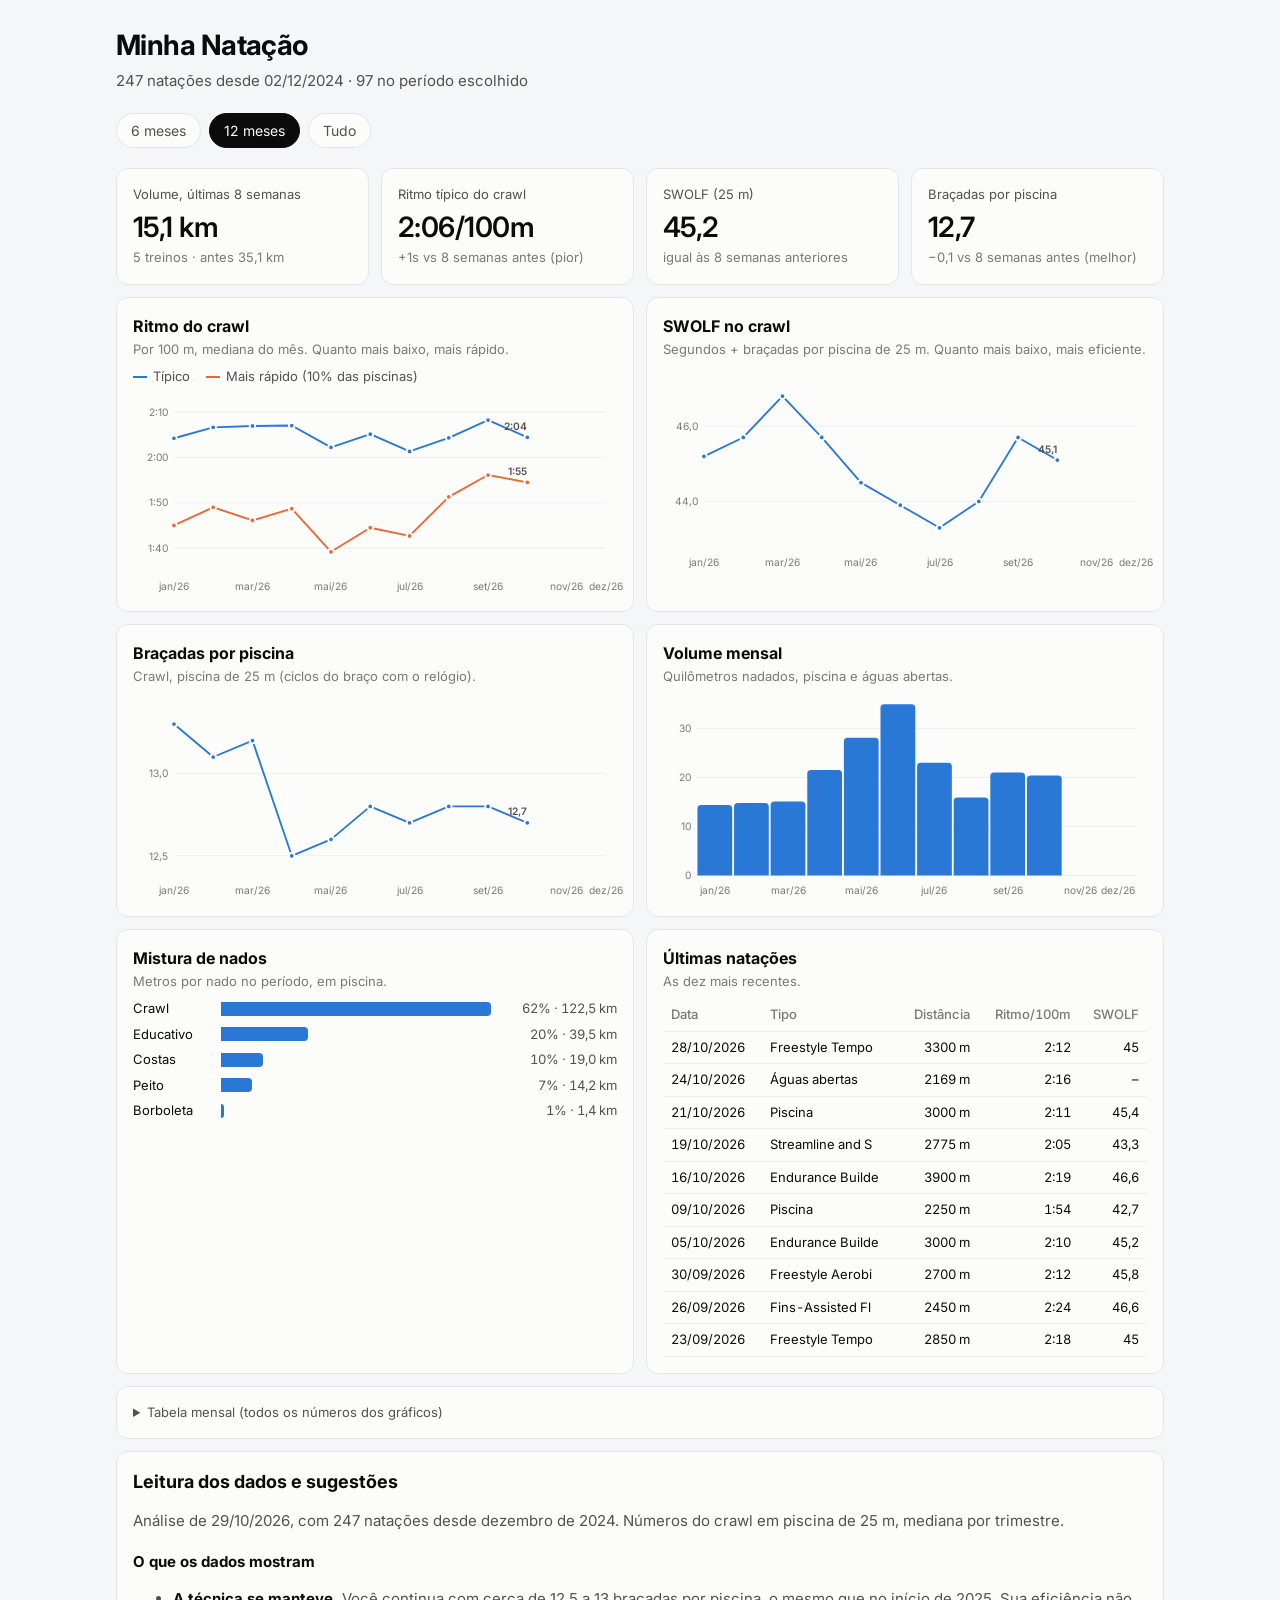
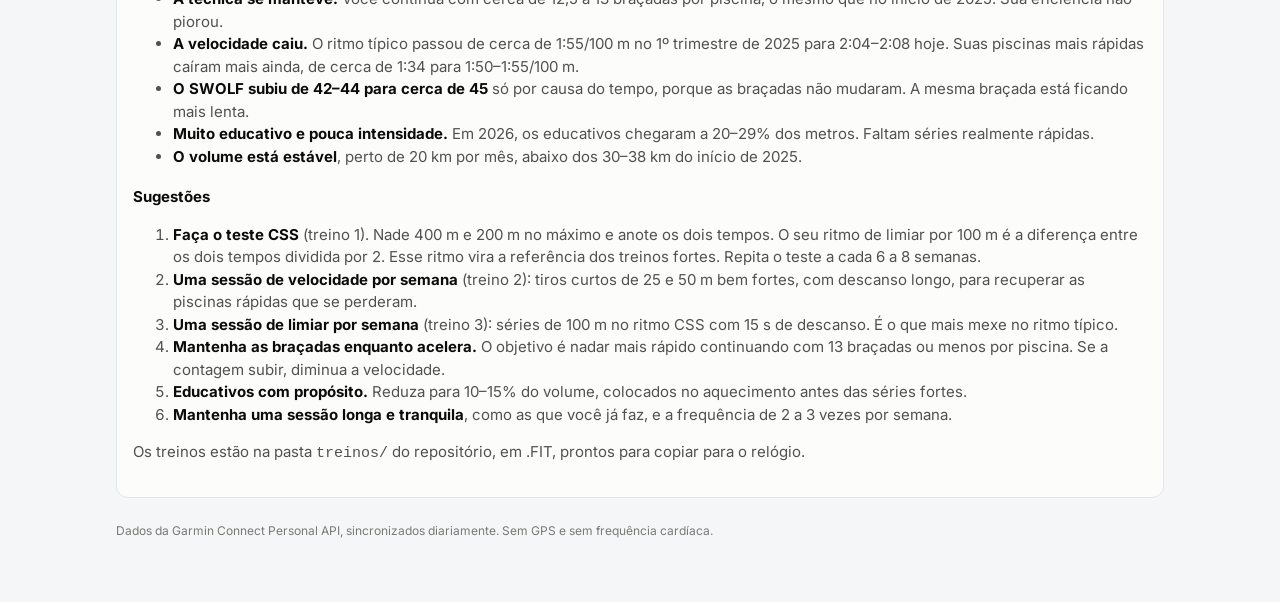
==== docs/index.html @ 61724479 "Painel de natação com sincronização da Garmin e treinos em FIT Sincroniza as natações pela Garmin Co" ====
<!doctype html>
<html lang="pt-BR">
<head>
<meta charset="utf-8">
<meta name="viewport" content="width=device-width, initial-scale=1">
<title>Minha Natação</title>
<link rel="preconnect" href="https://fonts.googleapis.com">
<link href="https://fonts.googleapis.com/css2?family=Inter:wght@400;500;600;700&display=swap" rel="stylesheet">
<style>
:root {
  color-scheme: light;
  --bg: #f4f6f8;
  --surface: #fcfcfb;
  --border: #e3e5e8;
  --grid: #eceef0;
  --text: #0b0b0b;
  --text-2: #52514e;
  --muted: #7a7974;
  --s1: #2a78d6;
  --s2: #eb6834;
  --accent-wash: #e8f1fc;
}
@media (prefers-color-scheme: dark) {
  :root:not([data-theme="light"]) {
    color-scheme: dark;
    --bg: #111111;
    --surface: #1a1a19;
    --border: #2c2c2a;
    --grid: #262624;
    --text: #f0efec;
    --text-2: #c3c2b7;
    --muted: #8f8e86;
    --s1: #3987e5;
    --s2: #d95926;
    --accent-wash: #16263a;
  }
}
:root[data-theme="dark"] {
  color-scheme: dark;
  --bg: #111111;
  --surface: #1a1a19;
  --border: #2c2c2a;
  --grid: #262624;
  --text: #f0efec;
  --text-2: #c3c2b7;
  --muted: #8f8e86;
  --s1: #3987e5;
  --s2: #d95926;
  --accent-wash: #16263a;
}
* { box-sizing: border-box; }
body {
  margin: 0; background: var(--bg); color: var(--text);
  font: 15px/1.5 Inter, system-ui, -apple-system, sans-serif;
}
main { max-width: 1080px; margin: 0 auto; padding: 24px 16px 64px; }
header h1 { font-size: 28px; margin: 0 0 4px; letter-spacing: -0.02em; }
header p { margin: 0; color: var(--text-2); }
.filters { display: flex; gap: 8px; margin: 20px 0; flex-wrap: wrap; }
.filters button {
  border: 1px solid var(--border); background: var(--surface); color: var(--text-2);
  padding: 6px 14px; border-radius: 999px; font: inherit; font-size: 14px; cursor: pointer;
}
.filters button[aria-pressed="true"] { background: var(--text); color: var(--surface); border-color: var(--text); }
.tiles { display: grid; grid-template-columns: repeat(auto-fit, minmax(170px, 1fr)); gap: 12px; }
.tile, .card { background: var(--surface); border: 1px solid var(--border); border-radius: 12px; padding: 16px; }
.tile .label { color: var(--text-2); font-size: 13px; }
.tile .value { font-size: 28px; font-weight: 600; letter-spacing: -0.02em; margin-top: 2px; }
.tile .delta { font-size: 13px; color: var(--muted); }
.grid { display: grid; grid-template-columns: repeat(auto-fit, minmax(min(100%, 480px), 1fr)); gap: 12px; margin-top: 12px; }
.card h2 { font-size: 16px; margin: 0; }
.card .sub { color: var(--muted); font-size: 13px; margin: 2px 0 8px; }
.legend { display: flex; gap: 16px; font-size: 13px; color: var(--text-2); margin-bottom: 4px; flex-wrap: wrap; }
.legend i { display: inline-block; width: 14px; height: 2px; vertical-align: middle; margin-right: 6px; }
.chart { position: relative; }
.chart svg { display: block; width: 100%; height: auto; overflow: visible; }
.chart text { fill: var(--muted); font-size: 11px; font-family: inherit; }
.tip {
  position: absolute; pointer-events: none; background: var(--surface); border: 1px solid var(--border);
  border-radius: 8px; padding: 8px 10px; font-size: 13px; box-shadow: 0 4px 16px rgba(0,0,0,.12);
  white-space: nowrap; display: none; z-index: 2;
}
.tip .t { color: var(--muted); font-size: 12px; margin-bottom: 2px; }
.tip .r { display: flex; align-items: center; gap: 6px; }
.tip .r b { color: var(--text); }
.tip .r span { color: var(--text-2); }
.tip i { width: 12px; height: 2px; display: inline-block; }
details { margin-top: 8px; font-size: 13px; color: var(--text-2); }
summary { cursor: pointer; }
.tablewrap { overflow-x: auto; }
table { border-collapse: collapse; width: 100%; font-size: 13px; font-variant-numeric: tabular-nums; }
th, td { text-align: right; padding: 6px 8px; border-bottom: 1px solid var(--grid); white-space: nowrap; }
th:first-child, td:first-child { text-align: left; }
#t-ultimas th:nth-child(2), #t-ultimas td:nth-child(2) { text-align: left; }
th { color: var(--muted); font-weight: 500; }
.analise { margin-top: 12px; }
.analise h2 { font-size: 18px; margin: 0 0 4px; }
.analise h3 { font-size: 15px; margin: 18px 0 4px; }
.analise p, .analise li { color: var(--text-2); }
.analise strong { color: var(--text); }
.mix-row { display: grid; grid-template-columns: 80px 1fr 118px; gap: 8px; align-items: center; margin: 6px 0; font-size: 13px; }
.mix-row .bar { height: 14px; background: var(--s1); border-radius: 0 4px 4px 0; }
.mix-row .v { text-align: right; color: var(--text-2); font-variant-numeric: tabular-nums; }
footer { margin-top: 24px; color: var(--muted); font-size: 12px; }
</style>
</head>
<body>
<main>
  <header>
    <h1>Minha Natação</h1>
    <p id="resumo">Carregando…</p>
  </header>

  <div class="filters" role="group" aria-label="Período">
    <button data-meses="6">6 meses</button>
    <button data-meses="12" aria-pressed="true">12 meses</button>
    <button data-meses="0">Tudo</button>
  </div>

  <section class="tiles" id="tiles"></section>

  <section class="grid">
    <div class="card">
      <h2>Ritmo do crawl</h2>
      <p class="sub">Por 100 m, mediana do mês. Quanto mais baixo, mais rápido.</p>
      <div class="legend"><span><i style="background:var(--s1)"></i>Típico</span><span><i style="background:var(--s2)"></i>Mais rápido (10% das piscinas)</span></div>
      <div class="chart" id="c-ritmo"></div>
    </div>
    <div class="card">
      <h2>SWOLF no crawl</h2>
      <p class="sub">Segundos + braçadas por piscina de 25 m. Quanto mais baixo, mais eficiente.</p>
      <div class="chart" id="c-swolf"></div>
    </div>
    <div class="card">
      <h2>Braçadas por piscina</h2>
      <p class="sub">Crawl, piscina de 25 m (ciclos do braço com o relógio).</p>
      <div class="chart" id="c-brac"></div>
    </div>
    <div class="card">
      <h2>Volume mensal</h2>
      <p class="sub">Quilômetros nadados, piscina e águas abertas.</p>
      <div class="chart" id="c-vol"></div>
    </div>
    <div class="card">
      <h2>Mistura de nados</h2>
      <p class="sub">Metros por nado no período, em piscina.</p>
      <div id="c-mix"></div>
    </div>
    <div class="card">
      <h2>Últimas natações</h2>
      <p class="sub">As dez mais recentes.</p>
      <div class="tablewrap"><table id="t-ultimas"></table></div>
    </div>
  </section>

  <details class="card" style="margin-top:12px">
    <summary>Tabela mensal (todos os números dos gráficos)</summary>
    <div class="tablewrap"><table id="t-mensal"></table></div>
  </details>

  <section class="card analise" id="analise"></section>

  <footer>Dados da Garmin Connect Personal API, sincronizados diariamente. Sem GPS e sem frequência cardíaca.</footer>
</main>

<div class="tip" id="tip"></div>

<script>
const NADOS = { freestyle: "Crawl", backstroke: "Costas", breaststroke: "Peito", butterfly: "Borboleta", drill: "Educativo", mixed: "Misto", im: "Medley" };
const MESES = ["jan","fev","mar","abr","mai","jun","jul","ago","set","out","nov","dez"];
const tip = document.getElementById("tip");

const mmss = s => s == null ? "–" : `${Math.floor(s / 60)}:${String(Math.round(s % 60)).padStart(2, "0")}`;
const mesLabel = k => { const [y, m] = k.split("-"); return `${MESES[+m - 1]}/${y.slice(2)}`; };
const median = xs => { const a = xs.filter(x => x != null).sort((a, b) => a - b); if (!a.length) return null; const h = a.length >> 1; return a.length % 2 ? a[h] : (a[h - 1] + a[h]) / 2; };
const el = (tag, attrs = {}, parent) => { const n = document.createElementNS("http://www.w3.org/2000/svg", tag); for (const k in attrs) n.setAttribute(k, attrs[k]); if (parent) parent.appendChild(n); return n; };
const dt = r => new Date(r.data.slice(0, 10) + "T12:00");
const css = v => getComputedStyle(document.documentElement).getPropertyValue(v).trim();

function showTip(container, x, y, title, rows) {
  tip.replaceChildren();
  const t = document.createElement("div"); t.className = "t"; t.textContent = title; tip.appendChild(t);
  for (const r of rows) {
    const d = document.createElement("div"); d.className = "r";
    if (r.color) { const i = document.createElement("i"); i.style.background = r.color; d.appendChild(i); }
    const b = document.createElement("b"); b.textContent = r.value; d.appendChild(b);
    if (r.label) { const s = document.createElement("span"); s.textContent = r.label; d.appendChild(s); }
    tip.appendChild(d);
  }
  tip.style.display = "block";
  const box = container.getBoundingClientRect();
  let left = box.left + window.scrollX + x + 12;
  if (left + tip.offsetWidth > window.scrollX + document.documentElement.clientWidth - 8) left = box.left + window.scrollX + x - tip.offsetWidth - 12;
  tip.style.left = left + "px";
  tip.style.top = (box.top + window.scrollY + y - tip.offsetHeight / 2) + "px";
}
const hideTip = () => { tip.style.display = "none"; };

function niceTicks(lo, hi, n = 4) {
  const span = hi - lo || 1, step0 = span / n, mag = 10 ** Math.floor(Math.log10(step0));
  const step = [1, 2, 2.5, 5, 10].map(m => m * mag).find(s => s >= step0);
  const ticks = []; for (let v = Math.ceil(lo / step) * step; v <= hi + 1e-9; v += step) ticks.push(+v.toFixed(6));
  return ticks;
}

// Gráfico de linhas: series = [{name, color, values:[...]}], labels = meses.
function lineChart(node, labels, series, fmt) {
  node.replaceChildren();
  const W = 520, H = 220, m = { l: 44, r: 12, t: 10, b: 26 };
  const all = series.flatMap(s => s.values).filter(v => v != null);
  if (!all.length) { node.textContent = "Sem dados no período."; return; }
  let lo = Math.min(...all), hi = Math.max(...all); const pad = (hi - lo) * 0.15 || 1; lo -= pad; hi += pad;
  const ticks = niceTicks(lo, hi); lo = Math.min(lo, ticks[0]); hi = Math.max(hi, ticks[ticks.length - 1]);
  const x = i => m.l + (labels.length === 1 ? (W - m.l - m.r) / 2 : i * (W - m.l - m.r) / (labels.length - 1));
  const y = v => m.t + (hi - v) / (hi - lo) * (H - m.t - m.b);
  const svg = el("svg", { viewBox: `0 0 ${W} ${H}`, role: "img" }, node);
  for (const t of ticks) {
    el("line", { x1: m.l, x2: W - m.r, y1: y(t), y2: y(t), stroke: css("--grid"), "stroke-width": 1 }, svg);
    el("text", { x: m.l - 6, y: y(t) + 4, "text-anchor": "end" }, svg).textContent = fmt(t);
  }
  const every = Math.ceil(labels.length / 6);
  labels.forEach((l, i) => { if (i % every === 0 || i === labels.length - 1) el("text", { x: x(i), y: H - 6, "text-anchor": "middle" }, svg).textContent = mesLabel(l); });
  for (const s of series) {
    let d = "", pen = false;
    s.values.forEach((v, i) => { if (v == null) { pen = false; return; } d += (pen ? "L" : "M") + x(i) + " " + y(v); pen = true; });
    el("path", { d, fill: "none", stroke: s.color, "stroke-width": 2, "stroke-linejoin": "round", "stroke-linecap": "round" }, svg);
    s.values.forEach((v, i) => { if (v != null) el("circle", { cx: x(i), cy: y(v), r: 3, fill: s.color, stroke: css("--surface"), "stroke-width": 2 }, svg); });
    const li = s.values.map((v, i) => v == null ? -1 : i).filter(i => i >= 0).pop();
    if (li != null && li >= 0) el("text", { x: x(li), y: y(s.values[li]) - 8, "text-anchor": "end", style: `fill:${css("--text-2")};font-weight:600` }, svg).textContent = fmt(s.values[li]);
  }
  const hair = el("line", { y1: m.t, y2: H - m.b, stroke: css("--muted"), "stroke-width": 1, visibility: "hidden" }, svg);
  const hit = el("rect", { x: m.l, y: 0, width: W - m.l - m.r, height: H, fill: "transparent", tabindex: 0 }, svg);
  const at = i => {
    hair.setAttribute("x1", x(i)); hair.setAttribute("x2", x(i)); hair.setAttribute("visibility", "visible");
    const r = svg.getBoundingClientRect(), sc = r.width / W;
    showTip(node, x(i) * sc, (m.t + 30) * sc, mesLabel(labels[i]), series.map(s => ({ color: s.color, value: s.values[i] == null ? "–" : fmt(s.values[i]), label: series.length > 1 ? s.name : "" })));
  };
  let cur = labels.length - 1;
  hit.addEventListener("pointermove", e => { const r = svg.getBoundingClientRect(); const px = (e.clientX - r.left) * W / r.width; let best = 0; labels.forEach((_, i) => { if (Math.abs(x(i) - px) < Math.abs(x(best) - px)) best = i; }); cur = best; at(best); });
  hit.addEventListener("pointerleave", () => { hair.setAttribute("visibility", "hidden"); hideTip(); });
  hit.addEventListener("focus", () => at(cur));
  hit.addEventListener("blur", () => { hair.setAttribute("visibility", "hidden"); hideTip(); });
  hit.addEventListener("keydown", e => { if (e.key === "ArrowLeft") cur = Math.max(0, cur - 1); else if (e.key === "ArrowRight") cur = Math.min(labels.length - 1, cur + 1); else return; at(cur); e.preventDefault(); });
}

function barChart(node, labels, values, fmt) {
  node.replaceChildren();
  const W = 520, H = 220, m = { l: 36, r: 12, t: 10, b: 26 };
  const hi0 = Math.max(...values, 1), ticks = niceTicks(0, hi0), hi = Math.max(hi0, ticks[ticks.length - 1]);
  const bw = (W - m.l - m.r) / labels.length, y = v => m.t + (hi - v) / hi * (H - m.t - m.b);
  const svg = el("svg", { viewBox: `0 0 ${W} ${H}`, role: "img" }, node);
  for (const t of ticks) {
    el("line", { x1: m.l, x2: W - m.r, y1: y(t), y2: y(t), stroke: css("--grid"), "stroke-width": 1 }, svg);
    el("text", { x: m.l - 6, y: y(t) + 4, "text-anchor": "end" }, svg).textContent = t;
  }
  const every = Math.ceil(labels.length / 6);
  labels.forEach((l, i) => {
    const bx = m.l + i * bw + 1, w = Math.max(1, bw - 2), top = y(values[i]), h = H - m.b - top;
    if (h > 0) {
      const r = Math.min(4, w / 2, h);
      el("path", { d: `M${bx} ${H - m.b}V${top + r}Q${bx} ${top} ${bx + r} ${top}H${bx + w - r}Q${bx + w} ${top} ${bx + w} ${top + r}V${H - m.b}Z`, fill: css("--s1") }, svg);
    }
    const hit = el("rect", { x: m.l + i * bw, y: m.t, width: bw, height: H - m.t - m.b, fill: "transparent", tabindex: 0 }, svg);
    const show = () => { const r = svg.getBoundingClientRect(), sc = r.width / W; showTip(node, (m.l + (i + .5) * bw) * sc, top * sc, mesLabel(l), [{ value: fmt(values[i]) }]); hit.setAttribute("fill", css("--accent-wash")); hit.setAttribute("fill-opacity", ".5"); };
    const hide = () => { hideTip(); hit.setAttribute("fill", "transparent"); };
    hit.addEventListener("pointerenter", show); hit.addEventListener("focus", show);
    hit.addEventListener("pointerleave", hide); hit.addEventListener("blur", hide);
    if (i % every === 0 || i === labels.length - 1) el("text", { x: m.l + (i + .5) * bw, y: H - 6, "text-anchor": "middle" }, svg).textContent = mesLabel(l);
  });
}

function table(node, head, rows) {
  node.replaceChildren();
  const tr = document.createElement("tr");
  for (const h of head) { const th = document.createElement("th"); th.textContent = h; tr.appendChild(th); }
  const thead = document.createElement("thead"); thead.appendChild(tr); node.appendChild(thead);
  const tb = document.createElement("tbody");
  for (const r of rows) { const tr = document.createElement("tr"); for (const c of r) { const td = document.createElement("td"); td.textContent = c; tr.appendChild(td); } tb.appendChild(tr); }
  node.appendChild(tb);
}

function tile(label, value, delta) {
  const d = document.createElement("div"); d.className = "tile";
  for (const [cls, txt] of [["label", label], ["value", value], ["delta", delta]]) { const s = document.createElement("div"); s.className = cls; s.textContent = txt; d.appendChild(s); }
  return d;
}

let DADOS = [];
function render(meses) {
  const hoje = new Date();
  const corte = meses ? new Date(hoje.getFullYear(), hoje.getMonth() - meses + 1, 1) : new Date(0);
  const R = DADOS.filter(r => dt(r) >= corte);

  // Meses contínuos no período, inclusive os sem natação.
  const first = new Date(R.length ? R[R.length - 1].data.slice(0, 7) + "-01T00:00" : hoje);
  const labels = []; for (let d = new Date(first.getFullYear(), first.getMonth(), 1); d <= hoje; d.setMonth(d.getMonth() + 1)) labels.push(`${d.getFullYear()}-${String(d.getMonth() + 1).padStart(2, "0")}`);
  const by = Object.fromEntries(labels.map(l => [l, []])); for (const r of R) by[r.data.slice(0, 7)]?.push(r);
  const col = f => labels.map(l => { const v = median(by[l].map(f)); return v == null ? null : Math.round(v * 10) / 10; });
  const ritmo = col(r => r.livre_ritmo_100m_s), rapido = col(r => r.livre_ritmo_rapido_100m_s);
  const swolf = col(r => r.livre_swolf_25m), brac = col(r => r.livre_bracadas_25m);
  const vol = labels.map(l => Math.round(by[l].reduce((a, r) => a + r.distancia_m, 0) / 100) / 10);

  lineChart(document.getElementById("c-ritmo"), labels, [{ name: "Típico", color: css("--s1"), values: ritmo }, { name: "Mais rápido", color: css("--s2"), values: rapido }], mmss);
  lineChart(document.getElementById("c-swolf"), labels, [{ name: "SWOLF", color: css("--s1"), values: swolf }], v => v.toFixed(1).replace(".", ","));
  lineChart(document.getElementById("c-brac"), labels, [{ name: "Braçadas", color: css("--s1"), values: brac }], v => v.toFixed(1).replace(".", ","));
  barChart(document.getElementById("c-vol"), labels, vol, v => `${String(v).replace(".", ",")} km`);

  // Blocos de destaque: últimas 8 semanas contra as 8 anteriores.
  const dias = r => (hoje - dt(r)) / 864e5;
  const recente = DADOS.filter(r => dias(r) <= 56), antes = DADOS.filter(r => dias(r) > 56 && dias(r) <= 112);
  const med = (L, f) => median(L.map(f));
  const tiles = document.getElementById("tiles"); tiles.replaceChildren();
  const km = L => L.reduce((a, r) => a + r.distancia_m, 0) / 1000;
  const comp = (a, b, fmt, menorMelhor) => { if (a == null || b == null) return "sem comparação"; const d = a - b; if (Math.abs(d) < 0.05) return "igual às 8 semanas anteriores"; const melhor = menorMelhor ? d < 0 : d > 0; return `${d > 0 ? "+" : "−"}${fmt(Math.abs(d))} vs 8 semanas antes (${melhor ? "melhor" : "pior"})`; };
  tiles.append(
    tile("Volume, últimas 8 semanas", `${km(recente).toFixed(1).replace(".", ",")} km`, `${recente.length} treinos · antes ${km(antes).toFixed(1).replace(".", ",")} km`),
    tile("Ritmo típico do crawl", `${mmss(med(recente, r => r.livre_ritmo_100m_s))}/100m`, comp(med(recente, r => r.livre_ritmo_100m_s), med(antes, r => r.livre_ritmo_100m_s), v => `${Math.round(v)}s`, true)),
    tile("SWOLF (25 m)", (med(recente, r => r.livre_swolf_25m) ?? 0).toFixed(1).replace(".", ","), comp(med(recente, r => r.livre_swolf_25m), med(antes, r => r.livre_swolf_25m), v => v.toFixed(1).replace(".", ","), true)),
    tile("Braçadas por piscina", (med(recente, r => r.livre_bracadas_25m) ?? 0).toFixed(1).replace(".", ","), comp(med(recente, r => r.livre_bracadas_25m), med(antes, r => r.livre_bracadas_25m), v => v.toFixed(1).replace(".", ","), true)),
  );

  const mix = {}; for (const r of R) for (const [k, v] of Object.entries(r.nados_m || {})) mix[k] = (mix[k] || 0) + v;
  const tot = Object.values(mix).reduce((a, b) => a + b, 0) || 1, maxv = Math.max(...Object.values(mix), 1);
  const mixNode = document.getElementById("c-mix"); mixNode.replaceChildren();
  for (const [k, v] of Object.entries(mix).sort((a, b) => b[1] - a[1])) {
    const row = document.createElement("div"); row.className = "mix-row";
    const n = document.createElement("span"); n.textContent = NADOS[k] || k;
    const track = document.createElement("div"); const bar = document.createElement("div"); bar.className = "bar"; bar.style.width = (v / maxv * 100) + "%"; track.appendChild(bar);
    const val = document.createElement("span"); val.className = "v"; val.textContent = `${Math.round(v / tot * 100)}% · ${(v / 1000).toFixed(1).replace(".", ",")} km`;
    row.append(n, track, val); mixNode.appendChild(row);
  }

  table(document.getElementById("t-ultimas"), ["Data", "Tipo", "Distância", "Ritmo/100m", "SWOLF"],
    DADOS.slice(0, 10).map(r => [r.data.slice(0, 10).split("-").reverse().join("/"), r.tipo === "open_water_swimming" ? "Águas abertas" : (r.treino || "Piscina"), `${Math.round(r.distancia_m)} m`, mmss(r.ritmo_100m_s), r.livre_swolf_25m != null ? String(r.livre_swolf_25m).replace(".", ",") : "–"]));
  table(document.getElementById("t-mensal"), ["Mês", "Volume", "Ritmo típico", "Mais rápido", "SWOLF", "Braçadas"],
    labels.map((l, i) => [mesLabel(l), `${String(vol[i]).replace(".", ",")} km`, mmss(ritmo[i]), mmss(rapido[i]), swolf[i] ?? "–", brac[i] ?? "–"]).reverse());

  const n = R.length;
  document.getElementById("resumo").textContent = `${DADOS.length} natações desde ${DADOS.length ? DADOS[DADOS.length - 1].data.slice(0, 10).split("-").reverse().join("/") : "–"} · ${n} no período escolhido`;
}

document.querySelectorAll(".filters button").forEach(b => b.addEventListener("click", () => {
  document.querySelectorAll(".filters button").forEach(o => o.setAttribute("aria-pressed", String(o === b)));
  try { localStorage.setItem("periodo", b.dataset.meses); } catch (e) {}
  render(+b.dataset.meses);
}));

Promise.all([fetch("data/metricas.json").then(r => r.json()), fetch("data/analise.html").then(r => r.ok ? r.text() : "").catch(() => "")]).then(([dados, analise]) => {
  DADOS = dados.sort((a, b) => b.data.localeCompare(a.data) || b.id - a.id);
  // analise.html é escrito por nós no próprio repositório, não vem da API.
  document.getElementById("analise").innerHTML = analise;
  let p = "12"; try { p = localStorage.getItem("periodo") || "12"; } catch (e) {}
  document.querySelector(`.filters button[data-meses="${p}"]`)?.click();
});
</script>
</body>
</html>
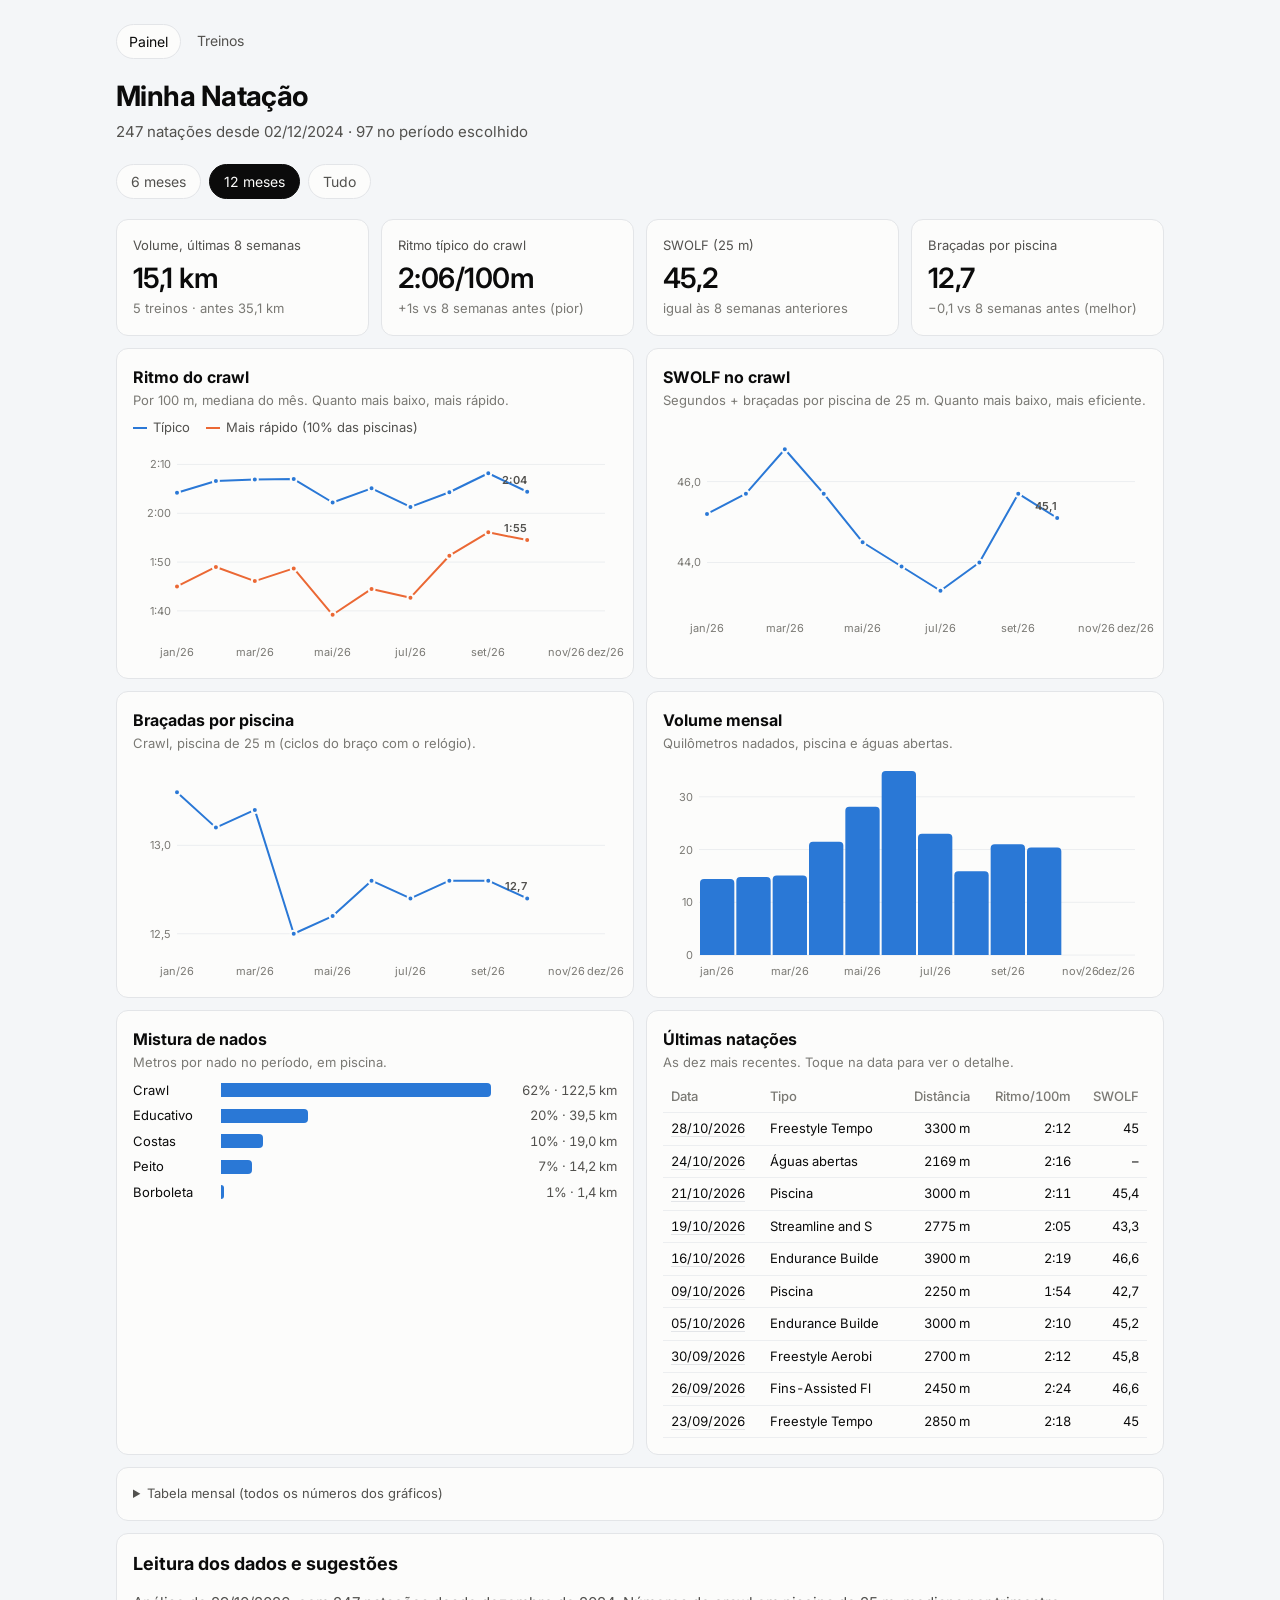
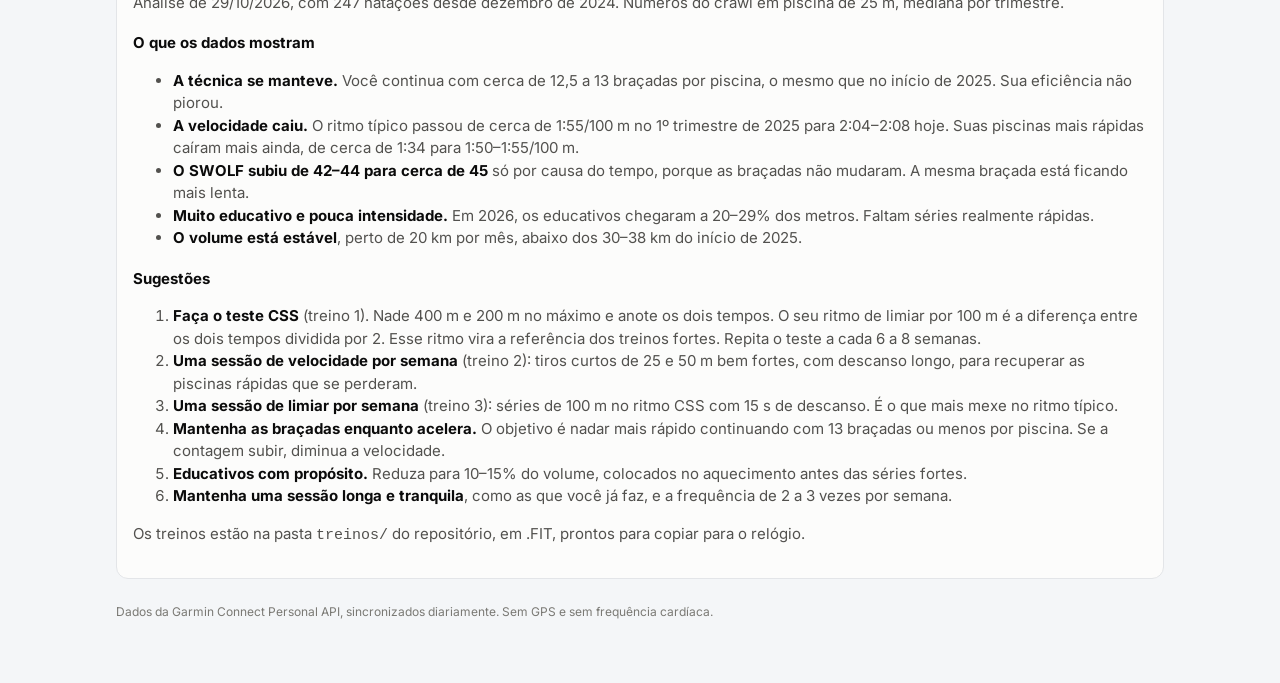
==== commit 64b543de: "Páginas de treinos e de detalhe de cada natação Treinos: passo a passo por fase, tempo estimado pelo" ====
--- a/docs/index.html
+++ b/docs/index.html
@@ -6,106 +6,11 @@
 <title>Minha Natação</title>
 <link rel="preconnect" href="https://fonts.googleapis.com">
 <link href="https://fonts.googleapis.com/css2?family=Inter:wght@400;500;600;700&display=swap" rel="stylesheet">
-<style>
-:root {
-  color-scheme: light;
-  --bg: #f4f6f8;
-  --surface: #fcfcfb;
-  --border: #e3e5e8;
-  --grid: #eceef0;
-  --text: #0b0b0b;
-  --text-2: #52514e;
-  --muted: #7a7974;
-  --s1: #2a78d6;
-  --s2: #eb6834;
-  --accent-wash: #e8f1fc;
-}
-@media (prefers-color-scheme: dark) {
-  :root:not([data-theme="light"]) {
-    color-scheme: dark;
-    --bg: #111111;
-    --surface: #1a1a19;
-    --border: #2c2c2a;
-    --grid: #262624;
-    --text: #f0efec;
-    --text-2: #c3c2b7;
-    --muted: #8f8e86;
-    --s1: #3987e5;
-    --s2: #d95926;
-    --accent-wash: #16263a;
-  }
-}
-:root[data-theme="dark"] {
-  color-scheme: dark;
-  --bg: #111111;
-  --surface: #1a1a19;
-  --border: #2c2c2a;
-  --grid: #262624;
-  --text: #f0efec;
-  --text-2: #c3c2b7;
-  --muted: #8f8e86;
-  --s1: #3987e5;
-  --s2: #d95926;
-  --accent-wash: #16263a;
-}
-* { box-sizing: border-box; }
-body {
-  margin: 0; background: var(--bg); color: var(--text);
-  font: 15px/1.5 Inter, system-ui, -apple-system, sans-serif;
-}
-main { max-width: 1080px; margin: 0 auto; padding: 24px 16px 64px; }
-header h1 { font-size: 28px; margin: 0 0 4px; letter-spacing: -0.02em; }
-header p { margin: 0; color: var(--text-2); }
-.filters { display: flex; gap: 8px; margin: 20px 0; flex-wrap: wrap; }
-.filters button {
-  border: 1px solid var(--border); background: var(--surface); color: var(--text-2);
-  padding: 6px 14px; border-radius: 999px; font: inherit; font-size: 14px; cursor: pointer;
-}
-.filters button[aria-pressed="true"] { background: var(--text); color: var(--surface); border-color: var(--text); }
-.tiles { display: grid; grid-template-columns: repeat(auto-fit, minmax(170px, 1fr)); gap: 12px; }
-.tile, .card { background: var(--surface); border: 1px solid var(--border); border-radius: 12px; padding: 16px; }
-.tile .label { color: var(--text-2); font-size: 13px; }
-.tile .value { font-size: 28px; font-weight: 600; letter-spacing: -0.02em; margin-top: 2px; }
-.tile .delta { font-size: 13px; color: var(--muted); }
-.grid { display: grid; grid-template-columns: repeat(auto-fit, minmax(min(100%, 480px), 1fr)); gap: 12px; margin-top: 12px; }
-.card h2 { font-size: 16px; margin: 0; }
-.card .sub { color: var(--muted); font-size: 13px; margin: 2px 0 8px; }
-.legend { display: flex; gap: 16px; font-size: 13px; color: var(--text-2); margin-bottom: 4px; flex-wrap: wrap; }
-.legend i { display: inline-block; width: 14px; height: 2px; vertical-align: middle; margin-right: 6px; }
-.chart { position: relative; }
-.chart svg { display: block; width: 100%; height: auto; overflow: visible; }
-.chart text { fill: var(--muted); font-size: 11px; font-family: inherit; }
-.tip {
-  position: absolute; pointer-events: none; background: var(--surface); border: 1px solid var(--border);
-  border-radius: 8px; padding: 8px 10px; font-size: 13px; box-shadow: 0 4px 16px rgba(0,0,0,.12);
-  white-space: nowrap; display: none; z-index: 2;
-}
-.tip .t { color: var(--muted); font-size: 12px; margin-bottom: 2px; }
-.tip .r { display: flex; align-items: center; gap: 6px; }
-.tip .r b { color: var(--text); }
-.tip .r span { color: var(--text-2); }
-.tip i { width: 12px; height: 2px; display: inline-block; }
-details { margin-top: 8px; font-size: 13px; color: var(--text-2); }
-summary { cursor: pointer; }
-.tablewrap { overflow-x: auto; }
-table { border-collapse: collapse; width: 100%; font-size: 13px; font-variant-numeric: tabular-nums; }
-th, td { text-align: right; padding: 6px 8px; border-bottom: 1px solid var(--grid); white-space: nowrap; }
-th:first-child, td:first-child { text-align: left; }
-#t-ultimas th:nth-child(2), #t-ultimas td:nth-child(2) { text-align: left; }
-th { color: var(--muted); font-weight: 500; }
-.analise { margin-top: 12px; }
-.analise h2 { font-size: 18px; margin: 0 0 4px; }
-.analise h3 { font-size: 15px; margin: 18px 0 4px; }
-.analise p, .analise li { color: var(--text-2); }
-.analise strong { color: var(--text); }
-.mix-row { display: grid; grid-template-columns: 80px 1fr 118px; gap: 8px; align-items: center; margin: 6px 0; font-size: 13px; }
-.mix-row .bar { height: 14px; background: var(--s1); border-radius: 0 4px 4px 0; }
-.mix-row .v { text-align: right; color: var(--text-2); font-variant-numeric: tabular-nums; }
-footer { margin-top: 24px; color: var(--muted); font-size: 12px; }
-</style>
+<link rel="stylesheet" href="estilo.css">
 </head>
 <body>
 <main>
+  <nav class="site-nav"><a href="./" aria-current="page">Painel</a><a href="treinos.html">Treinos</a></nav>
   <header>
     <h1>Minha Natação</h1>
     <p id="resumo">Carregando…</p>
@@ -148,7 +53,7 @@
     </div>
     <div class="card">
       <h2>Últimas natações</h2>
-      <p class="sub">As dez mais recentes.</p>
+      <p class="sub">As dez mais recentes. Toque na data para ver o detalhe.</p>
       <div class="tablewrap"><table id="t-ultimas"></table></div>
     </div>
   </section>
@@ -163,128 +68,9 @@
   <footer>Dados da Garmin Connect Personal API, sincronizados diariamente. Sem GPS e sem frequência cardíaca.</footer>
 </main>
 
-<div class="tip" id="tip"></div>
 
+<script src="comum.js"></script>
 <script>
-const NADOS = { freestyle: "Crawl", backstroke: "Costas", breaststroke: "Peito", butterfly: "Borboleta", drill: "Educativo", mixed: "Misto", im: "Medley" };
-const MESES = ["jan","fev","mar","abr","mai","jun","jul","ago","set","out","nov","dez"];
-const tip = document.getElementById("tip");
-
-const mmss = s => s == null ? "–" : `${Math.floor(s / 60)}:${String(Math.round(s % 60)).padStart(2, "0")}`;
-const mesLabel = k => { const [y, m] = k.split("-"); return `${MESES[+m - 1]}/${y.slice(2)}`; };
-const median = xs => { const a = xs.filter(x => x != null).sort((a, b) => a - b); if (!a.length) return null; const h = a.length >> 1; return a.length % 2 ? a[h] : (a[h - 1] + a[h]) / 2; };
-const el = (tag, attrs = {}, parent) => { const n = document.createElementNS("http://www.w3.org/2000/svg", tag); for (const k in attrs) n.setAttribute(k, attrs[k]); if (parent) parent.appendChild(n); return n; };
-const dt = r => new Date(r.data.slice(0, 10) + "T12:00");
-const css = v => getComputedStyle(document.documentElement).getPropertyValue(v).trim();
-
-function showTip(container, x, y, title, rows) {
-  tip.replaceChildren();
-  const t = document.createElement("div"); t.className = "t"; t.textContent = title; tip.appendChild(t);
-  for (const r of rows) {
-    const d = document.createElement("div"); d.className = "r";
-    if (r.color) { const i = document.createElement("i"); i.style.background = r.color; d.appendChild(i); }
-    const b = document.createElement("b"); b.textContent = r.value; d.appendChild(b);
-    if (r.label) { const s = document.createElement("span"); s.textContent = r.label; d.appendChild(s); }
-    tip.appendChild(d);
-  }
-  tip.style.display = "block";
-  const box = container.getBoundingClientRect();
-  let left = box.left + window.scrollX + x + 12;
-  if (left + tip.offsetWidth > window.scrollX + document.documentElement.clientWidth - 8) left = box.left + window.scrollX + x - tip.offsetWidth - 12;
-  tip.style.left = left + "px";
-  tip.style.top = (box.top + window.scrollY + y - tip.offsetHeight / 2) + "px";
-}
-const hideTip = () => { tip.style.display = "none"; };
-
-function niceTicks(lo, hi, n = 4) {
-  const span = hi - lo || 1, step0 = span / n, mag = 10 ** Math.floor(Math.log10(step0));
-  const step = [1, 2, 2.5, 5, 10].map(m => m * mag).find(s => s >= step0);
-  const ticks = []; for (let v = Math.ceil(lo / step) * step; v <= hi + 1e-9; v += step) ticks.push(+v.toFixed(6));
-  return ticks;
-}
-
-// Gráfico de linhas: series = [{name, color, values:[...]}], labels = meses.
-function lineChart(node, labels, series, fmt) {
-  node.replaceChildren();
-  const W = 520, H = 220, m = { l: 44, r: 12, t: 10, b: 26 };
-  const all = series.flatMap(s => s.values).filter(v => v != null);
-  if (!all.length) { node.textContent = "Sem dados no período."; return; }
-  let lo = Math.min(...all), hi = Math.max(...all); const pad = (hi - lo) * 0.15 || 1; lo -= pad; hi += pad;
-  const ticks = niceTicks(lo, hi); lo = Math.min(lo, ticks[0]); hi = Math.max(hi, ticks[ticks.length - 1]);
-  const x = i => m.l + (labels.length === 1 ? (W - m.l - m.r) / 2 : i * (W - m.l - m.r) / (labels.length - 1));
-  const y = v => m.t + (hi - v) / (hi - lo) * (H - m.t - m.b);
-  const svg = el("svg", { viewBox: `0 0 ${W} ${H}`, role: "img" }, node);
-  for (const t of ticks) {
-    el("line", { x1: m.l, x2: W - m.r, y1: y(t), y2: y(t), stroke: css("--grid"), "stroke-width": 1 }, svg);
-    el("text", { x: m.l - 6, y: y(t) + 4, "text-anchor": "end" }, svg).textContent = fmt(t);
-  }
-  const every = Math.ceil(labels.length / 6);
-  labels.forEach((l, i) => { if (i % every === 0 || i === labels.length - 1) el("text", { x: x(i), y: H - 6, "text-anchor": "middle" }, svg).textContent = mesLabel(l); });
-  for (const s of series) {
-    let d = "", pen = false;
-    s.values.forEach((v, i) => { if (v == null) { pen = false; return; } d += (pen ? "L" : "M") + x(i) + " " + y(v); pen = true; });
-    el("path", { d, fill: "none", stroke: s.color, "stroke-width": 2, "stroke-linejoin": "round", "stroke-linecap": "round" }, svg);
-    s.values.forEach((v, i) => { if (v != null) el("circle", { cx: x(i), cy: y(v), r: 3, fill: s.color, stroke: css("--surface"), "stroke-width": 2 }, svg); });
-    const li = s.values.map((v, i) => v == null ? -1 : i).filter(i => i >= 0).pop();
-    if (li != null && li >= 0) el("text", { x: x(li), y: y(s.values[li]) - 8, "text-anchor": "end", style: `fill:${css("--text-2")};font-weight:600` }, svg).textContent = fmt(s.values[li]);
-  }
-  const hair = el("line", { y1: m.t, y2: H - m.b, stroke: css("--muted"), "stroke-width": 1, visibility: "hidden" }, svg);
-  const hit = el("rect", { x: m.l, y: 0, width: W - m.l - m.r, height: H, fill: "transparent", tabindex: 0 }, svg);
-  const at = i => {
-    hair.setAttribute("x1", x(i)); hair.setAttribute("x2", x(i)); hair.setAttribute("visibility", "visible");
-    const r = svg.getBoundingClientRect(), sc = r.width / W;
-    showTip(node, x(i) * sc, (m.t + 30) * sc, mesLabel(labels[i]), series.map(s => ({ color: s.color, value: s.values[i] == null ? "–" : fmt(s.values[i]), label: series.length > 1 ? s.name : "" })));
-  };
-  let cur = labels.length - 1;
-  hit.addEventListener("pointermove", e => { const r = svg.getBoundingClientRect(); const px = (e.clientX - r.left) * W / r.width; let best = 0; labels.forEach((_, i) => { if (Math.abs(x(i) - px) < Math.abs(x(best) - px)) best = i; }); cur = best; at(best); });
-  hit.addEventListener("pointerleave", () => { hair.setAttribute("visibility", "hidden"); hideTip(); });
-  hit.addEventListener("focus", () => at(cur));
-  hit.addEventListener("blur", () => { hair.setAttribute("visibility", "hidden"); hideTip(); });
-  hit.addEventListener("keydown", e => { if (e.key === "ArrowLeft") cur = Math.max(0, cur - 1); else if (e.key === "ArrowRight") cur = Math.min(labels.length - 1, cur + 1); else return; at(cur); e.preventDefault(); });
-}
-
-function barChart(node, labels, values, fmt) {
-  node.replaceChildren();
-  const W = 520, H = 220, m = { l: 36, r: 12, t: 10, b: 26 };
-  const hi0 = Math.max(...values, 1), ticks = niceTicks(0, hi0), hi = Math.max(hi0, ticks[ticks.length - 1]);
-  const bw = (W - m.l - m.r) / labels.length, y = v => m.t + (hi - v) / hi * (H - m.t - m.b);
-  const svg = el("svg", { viewBox: `0 0 ${W} ${H}`, role: "img" }, node);
-  for (const t of ticks) {
-    el("line", { x1: m.l, x2: W - m.r, y1: y(t), y2: y(t), stroke: css("--grid"), "stroke-width": 1 }, svg);
-    el("text", { x: m.l - 6, y: y(t) + 4, "text-anchor": "end" }, svg).textContent = t;
-  }
-  const every = Math.ceil(labels.length / 6);
-  labels.forEach((l, i) => {
-    const bx = m.l + i * bw + 1, w = Math.max(1, bw - 2), top = y(values[i]), h = H - m.b - top;
-    if (h > 0) {
-      const r = Math.min(4, w / 2, h);
-      el("path", { d: `M${bx} ${H - m.b}V${top + r}Q${bx} ${top} ${bx + r} ${top}H${bx + w - r}Q${bx + w} ${top} ${bx + w} ${top + r}V${H - m.b}Z`, fill: css("--s1") }, svg);
-    }
-    const hit = el("rect", { x: m.l + i * bw, y: m.t, width: bw, height: H - m.t - m.b, fill: "transparent", tabindex: 0 }, svg);
-    const show = () => { const r = svg.getBoundingClientRect(), sc = r.width / W; showTip(node, (m.l + (i + .5) * bw) * sc, top * sc, mesLabel(l), [{ value: fmt(values[i]) }]); hit.setAttribute("fill", css("--accent-wash")); hit.setAttribute("fill-opacity", ".5"); };
-    const hide = () => { hideTip(); hit.setAttribute("fill", "transparent"); };
-    hit.addEventListener("pointerenter", show); hit.addEventListener("focus", show);
-    hit.addEventListener("pointerleave", hide); hit.addEventListener("blur", hide);
-    if (i % every === 0 || i === labels.length - 1) el("text", { x: m.l + (i + .5) * bw, y: H - 6, "text-anchor": "middle" }, svg).textContent = mesLabel(l);
-  });
-}
-
-function table(node, head, rows) {
-  node.replaceChildren();
-  const tr = document.createElement("tr");
-  for (const h of head) { const th = document.createElement("th"); th.textContent = h; tr.appendChild(th); }
-  const thead = document.createElement("thead"); thead.appendChild(tr); node.appendChild(thead);
-  const tb = document.createElement("tbody");
-  for (const r of rows) { const tr = document.createElement("tr"); for (const c of r) { const td = document.createElement("td"); td.textContent = c; tr.appendChild(td); } tb.appendChild(tr); }
-  node.appendChild(tb);
-}
-
-function tile(label, value, delta) {
-  const d = document.createElement("div"); d.className = "tile";
-  for (const [cls, txt] of [["label", label], ["value", value], ["delta", delta]]) { const s = document.createElement("div"); s.className = cls; s.textContent = txt; d.appendChild(s); }
-  return d;
-}
-
 let DADOS = [];
 function render(meses) {
   const hoje = new Date();
@@ -331,7 +117,7 @@
   }
 
   table(document.getElementById("t-ultimas"), ["Data", "Tipo", "Distância", "Ritmo/100m", "SWOLF"],
-    DADOS.slice(0, 10).map(r => [r.data.slice(0, 10).split("-").reverse().join("/"), r.tipo === "open_water_swimming" ? "Águas abertas" : (r.treino || "Piscina"), `${Math.round(r.distancia_m)} m`, mmss(r.ritmo_100m_s), r.livre_swolf_25m != null ? String(r.livre_swolf_25m).replace(".", ",") : "–"]));
+    DADOS.slice(0, 10).map(r => [{ texto: dataBR(r.data), href: `sessao.html?id=${r.id}` }, r.tipo === "open_water_swimming" ? "Águas abertas" : (r.treino || "Piscina"), `${Math.round(r.distancia_m)} m`, mmss(r.ritmo_100m_s), r.livre_swolf_25m != null ? String(r.livre_swolf_25m).replace(".", ",") : "–"]));
   table(document.getElementById("t-mensal"), ["Mês", "Volume", "Ritmo típico", "Mais rápido", "SWOLF", "Braçadas"],
     labels.map((l, i) => [mesLabel(l), `${String(vol[i]).replace(".", ",")} km`, mmss(ritmo[i]), mmss(rapido[i]), swolf[i] ?? "–", brac[i] ?? "–"]).reverse());
 
--- a/docs/estilo.css
+++ b/docs/estilo.css
@@ -0,0 +1,110 @@
+:root {
+  color-scheme: light;
+  --bg: #f4f6f8;
+  --surface: #fcfcfb;
+  --border: #e3e5e8;
+  --grid: #eceef0;
+  --text: #0b0b0b;
+  --text-2: #52514e;
+  --muted: #7a7974;
+  --s1: #2a78d6;
+  --s2: #eb6834;
+  --s3: #1baf7a;
+  --s4: #eda100;
+  --s5: #e87ba4;
+  --accent-wash: #e8f1fc;
+}
+@media (prefers-color-scheme: dark) {
+  :root:not([data-theme="light"]) {
+    color-scheme: dark;
+    --bg: #111111;
+    --surface: #1a1a19;
+    --border: #2c2c2a;
+    --grid: #262624;
+    --text: #f0efec;
+    --text-2: #c3c2b7;
+    --muted: #8f8e86;
+    --s1: #3987e5;
+    --s2: #d95926;
+    --s3: #199e70;
+    --s4: #c98500;
+    --s5: #d55181;
+    --accent-wash: #16263a;
+  }
+}
+:root[data-theme="dark"] {
+  color-scheme: dark;
+  --bg: #111111;
+  --surface: #1a1a19;
+  --border: #2c2c2a;
+  --grid: #262624;
+  --text: #f0efec;
+  --text-2: #c3c2b7;
+  --muted: #8f8e86;
+  --s1: #3987e5;
+  --s2: #d95926;
+  --s3: #199e70;
+  --s4: #c98500;
+  --s5: #d55181;
+  --accent-wash: #16263a;
+}
+* { box-sizing: border-box; }
+body {
+  margin: 0; background: var(--bg); color: var(--text);
+  font: 15px/1.5 Inter, system-ui, -apple-system, sans-serif;
+}
+main { max-width: 1080px; margin: 0 auto; padding: 24px 16px 64px; }
+header h1 { font-size: 28px; margin: 0 0 4px; letter-spacing: -0.02em; }
+header p { margin: 0; color: var(--text-2); }
+.filters { display: flex; gap: 8px; margin: 20px 0; flex-wrap: wrap; }
+.filters button {
+  border: 1px solid var(--border); background: var(--surface); color: var(--text-2);
+  padding: 6px 14px; border-radius: 999px; font: inherit; font-size: 14px; cursor: pointer;
+}
+.filters button[aria-pressed="true"] { background: var(--text); color: var(--surface); border-color: var(--text); }
+.tiles { display: grid; grid-template-columns: repeat(auto-fit, minmax(170px, 1fr)); gap: 12px; }
+.tile, .card { background: var(--surface); border: 1px solid var(--border); border-radius: 12px; padding: 16px; }
+.tile .label { color: var(--text-2); font-size: 13px; }
+.tile .value { font-size: 28px; font-weight: 600; letter-spacing: -0.02em; margin-top: 2px; }
+.tile .delta { font-size: 13px; color: var(--muted); }
+.grid { display: grid; grid-template-columns: repeat(auto-fit, minmax(min(100%, 480px), 1fr)); gap: 12px; margin-top: 12px; }
+.card h2 { font-size: 16px; margin: 0; }
+.card .sub { color: var(--muted); font-size: 13px; margin: 2px 0 8px; }
+.legend { display: flex; gap: 16px; font-size: 13px; color: var(--text-2); margin-bottom: 4px; flex-wrap: wrap; }
+.legend i { display: inline-block; width: 14px; height: 2px; vertical-align: middle; margin-right: 6px; }
+.chart { position: relative; }
+.chart svg { display: block; width: 100%; height: auto; overflow: visible; }
+.chart text { fill: var(--muted); font-size: 11px; font-family: inherit; }
+.tip {
+  position: absolute; pointer-events: none; background: var(--surface); border: 1px solid var(--border);
+  border-radius: 8px; padding: 8px 10px; font-size: 13px; box-shadow: 0 4px 16px rgba(0,0,0,.12);
+  white-space: nowrap; display: none; z-index: 2;
+}
+.tip .t { color: var(--muted); font-size: 12px; margin-bottom: 2px; }
+.tip .r { display: flex; align-items: center; gap: 6px; }
+.tip .r b { color: var(--text); }
+.tip .r span { color: var(--text-2); }
+.tip i { width: 12px; height: 2px; display: inline-block; }
+details { margin-top: 8px; font-size: 13px; color: var(--text-2); }
+summary { cursor: pointer; }
+.tablewrap { overflow-x: auto; }
+table { border-collapse: collapse; width: 100%; font-size: 13px; font-variant-numeric: tabular-nums; }
+th, td { text-align: right; padding: 6px 8px; border-bottom: 1px solid var(--grid); white-space: nowrap; }
+th:first-child, td:first-child { text-align: left; }
+#t-ultimas th:nth-child(2), #t-ultimas td:nth-child(2) { text-align: left; }
+th { color: var(--muted); font-weight: 500; }
+.analise { margin-top: 12px; }
+.analise h2 { font-size: 18px; margin: 0 0 4px; }
+.analise h3 { font-size: 15px; margin: 18px 0 4px; }
+.analise p, .analise li { color: var(--text-2); }
+.analise strong { color: var(--text); }
+.mix-row { display: grid; grid-template-columns: 80px 1fr 118px; gap: 8px; align-items: center; margin: 6px 0; font-size: 13px; }
+.mix-row .bar { height: 14px; background: var(--s1); border-radius: 0 4px 4px 0; }
+.mix-row .v { text-align: right; color: var(--text-2); font-variant-numeric: tabular-nums; }
+footer { margin-top: 24px; color: var(--muted); font-size: 12px; }
+.site-nav { display: flex; gap: 4px; margin: 0 0 16px; font-size: 14px; }
+.site-nav a { color: var(--text-2); text-decoration: none; padding: 6px 12px; border-radius: 999px; }
+.site-nav a[aria-current="page"] { background: var(--surface); color: var(--text); border: 1px solid var(--border); }
+a { color: var(--s1); }
+td a { color: inherit; text-decoration: underline; text-decoration-color: var(--border); text-underline-offset: 3px; }
+td a:hover { text-decoration-color: currentColor; }
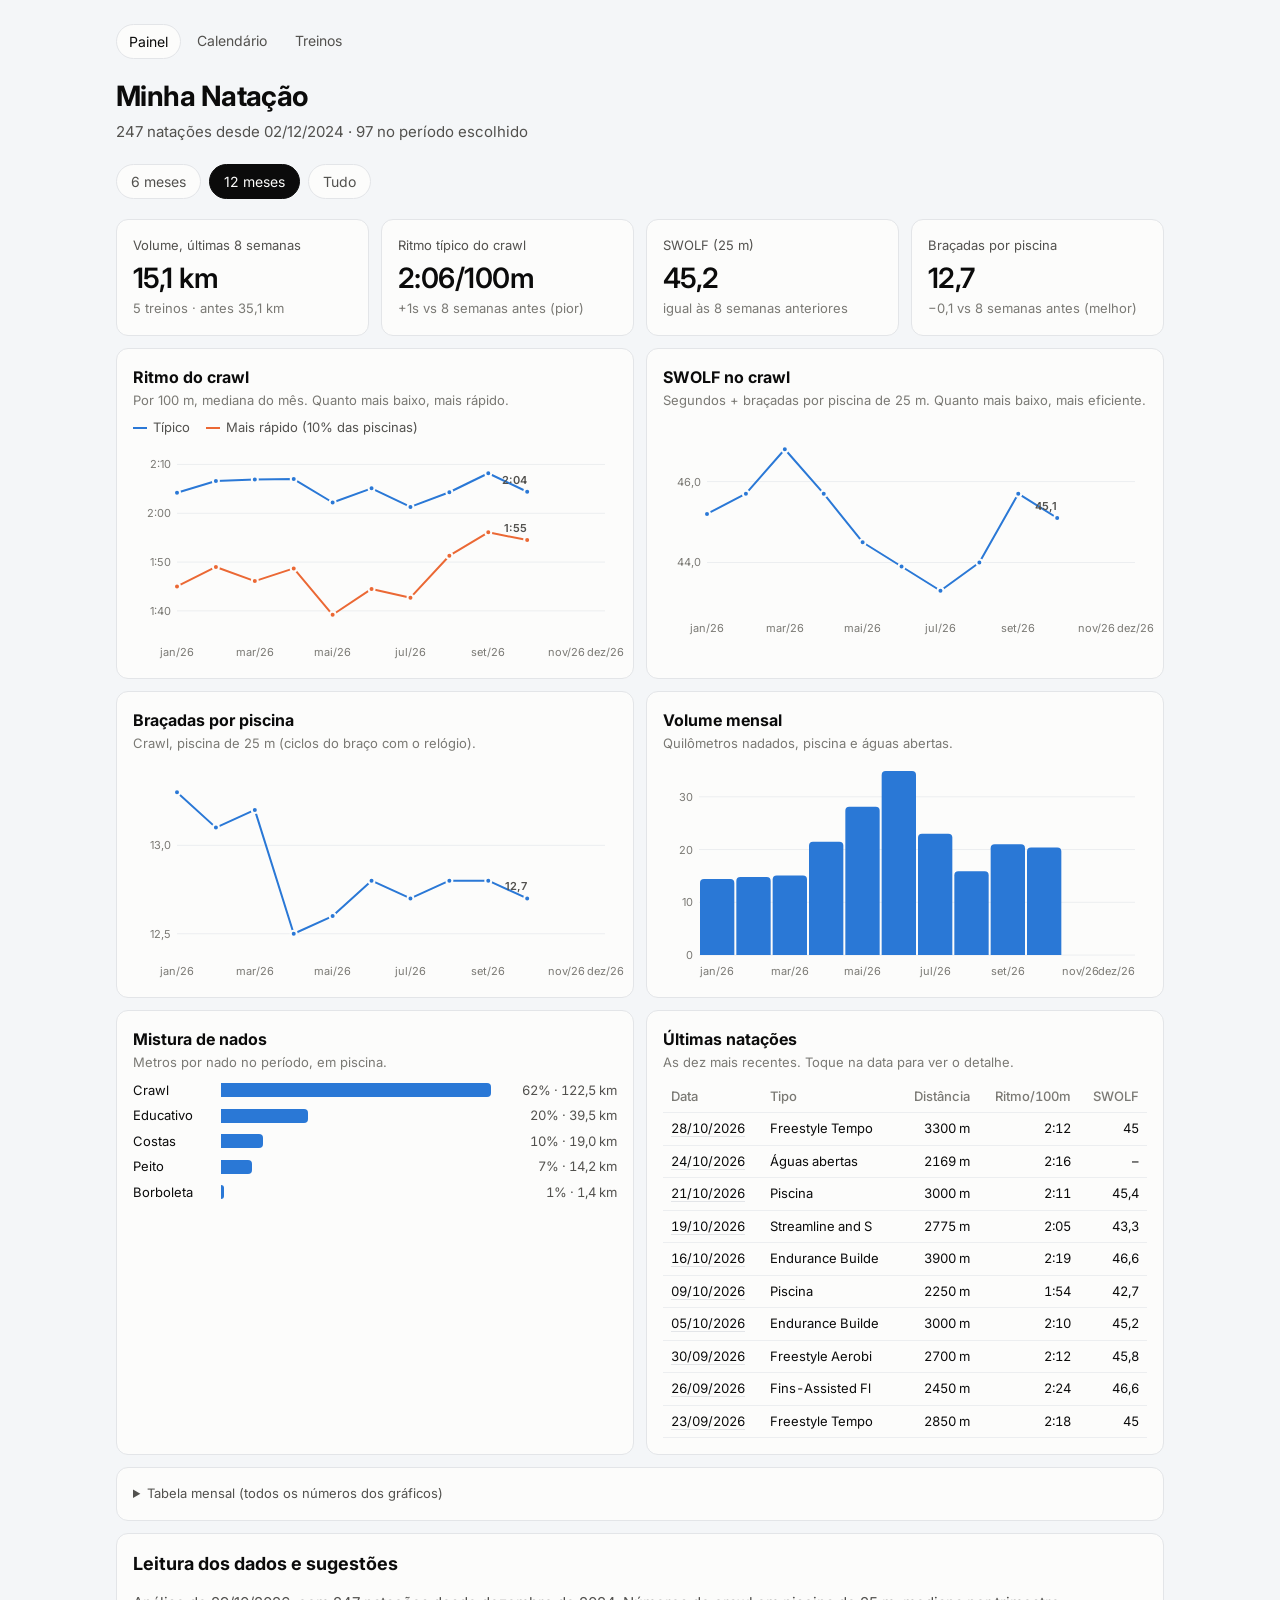
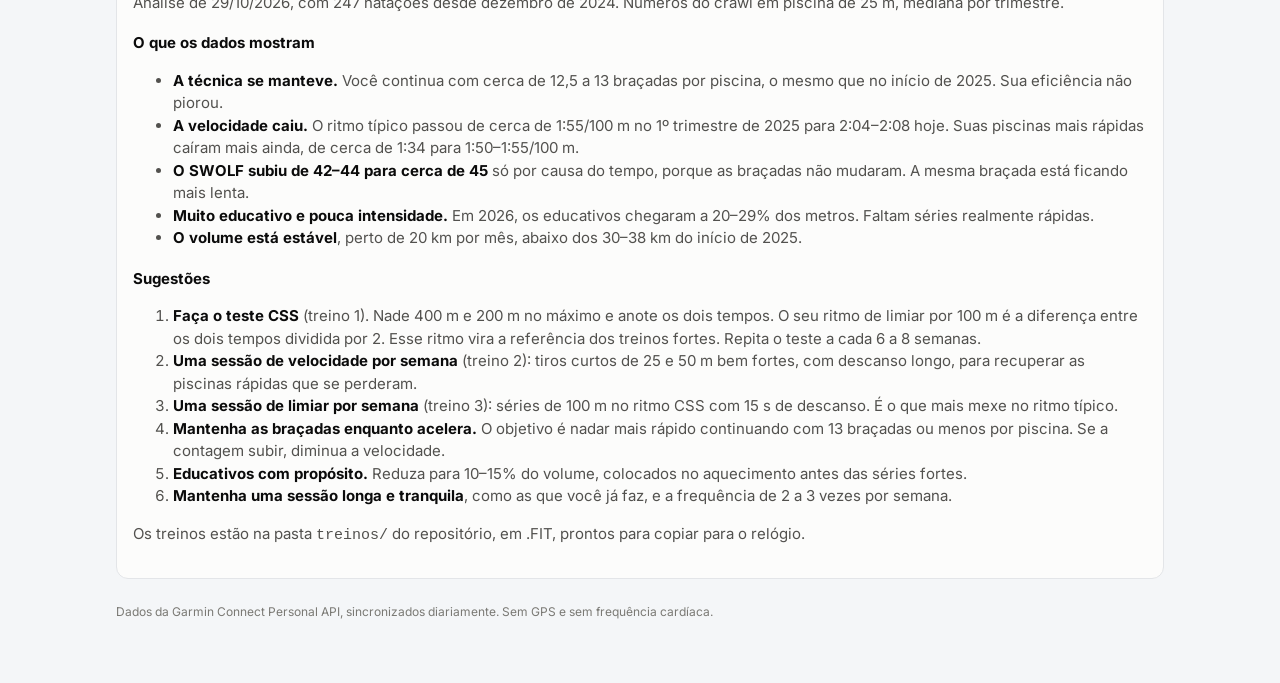
==== commit c6b4158e: "Página de calendário ligada ao calendário da Garmin Mostra treinos agendados e natações feitas por m" ====
--- a/docs/index.html
+++ b/docs/index.html
@@ -10,7 +10,7 @@
 </head>
 <body>
 <main>
-  <nav class="site-nav"><a href="./" aria-current="page">Painel</a><a href="treinos.html">Treinos</a></nav>
+  <nav class="site-nav"><a href="./" aria-current="page">Painel</a><a href="calendario.html">Calendário</a><a href="treinos.html">Treinos</a></nav>
   <header>
     <h1>Minha Natação</h1>
     <p id="resumo">Carregando…</p>
